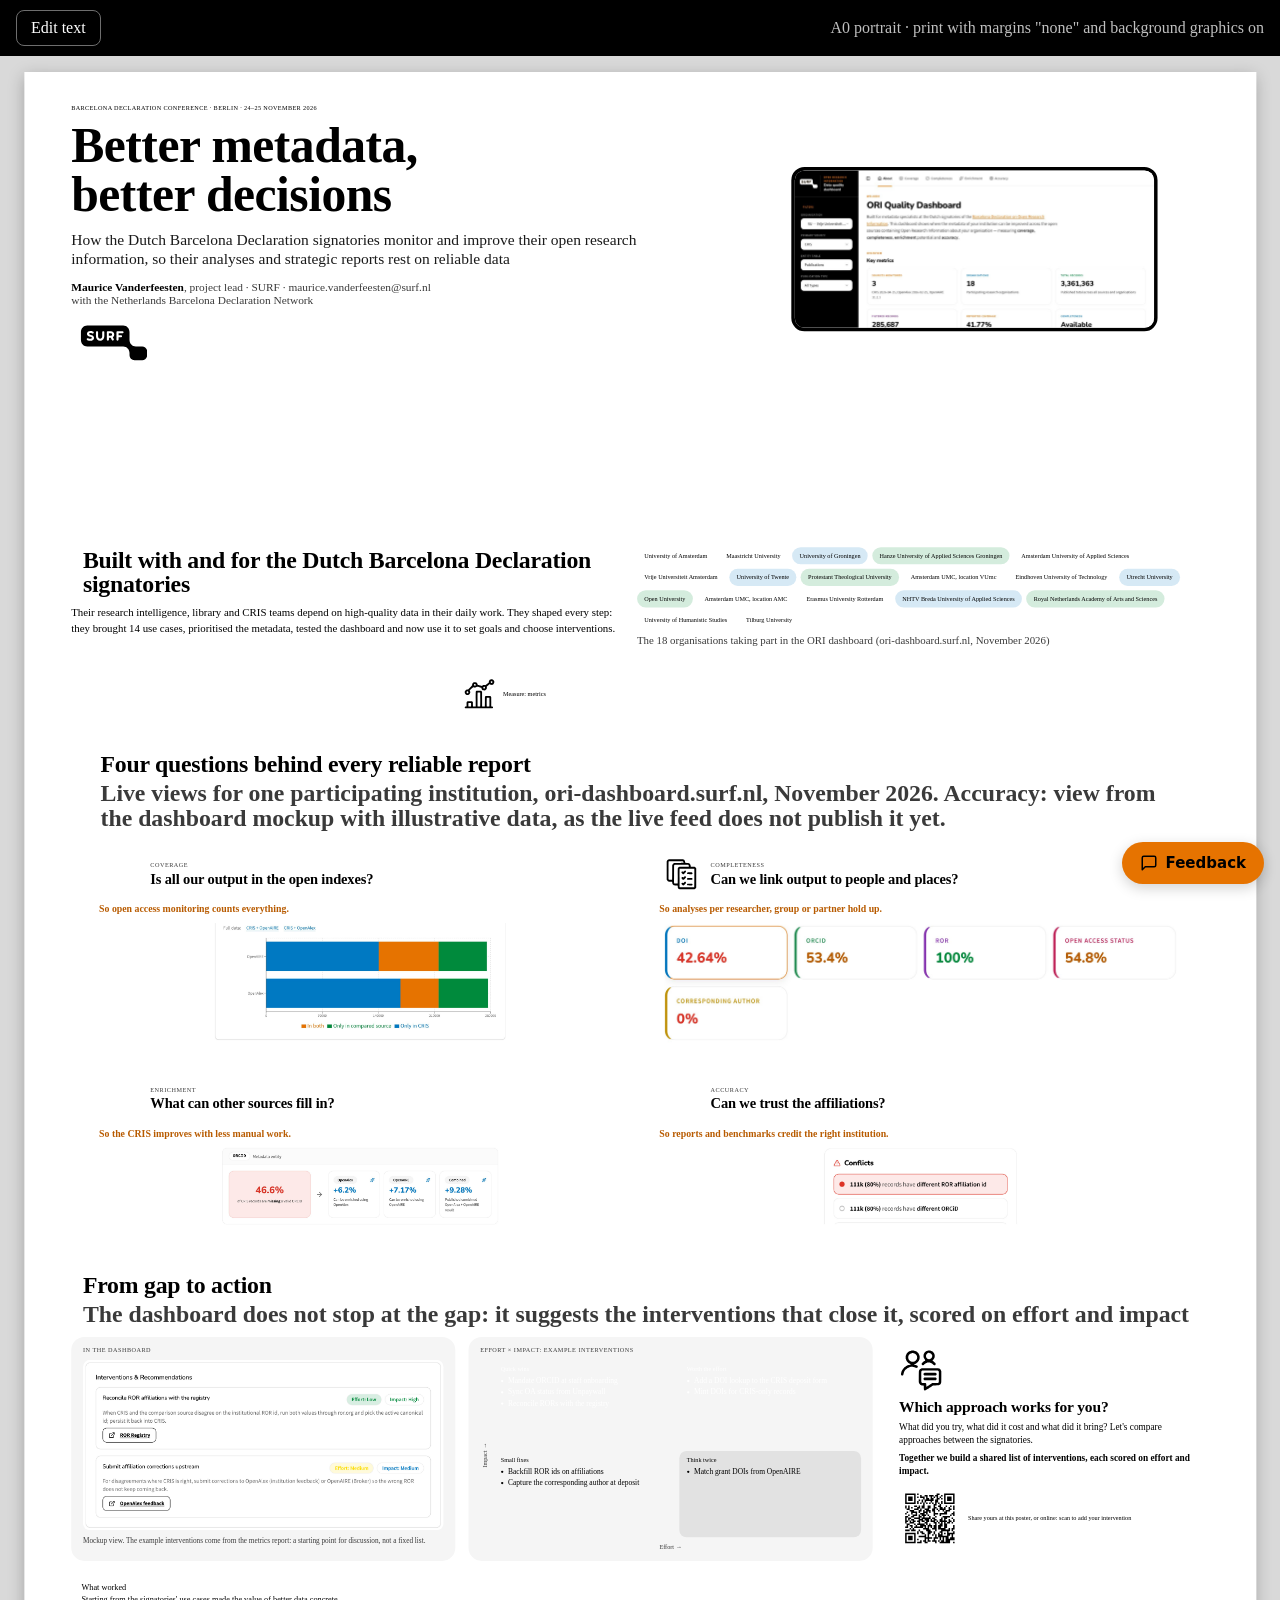
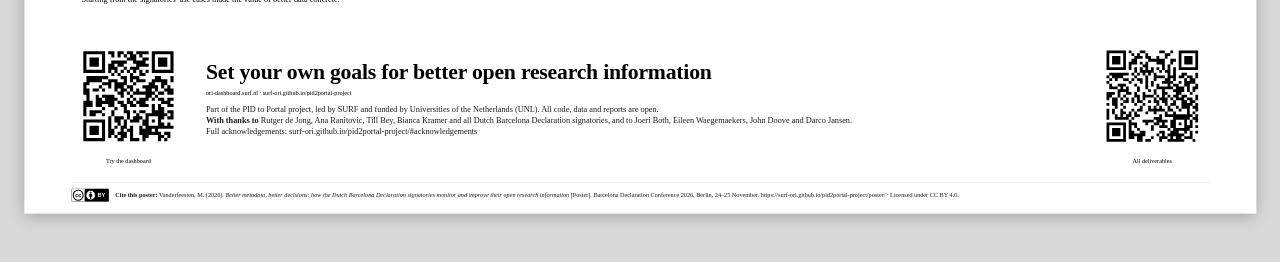
==== poster/index.html @ d373e66c "Poster citation with CC BY badge; acknowledgements in the communication package - Poster: a small li" ====
<!doctype html>
<html lang="en">
<head>
<meta charset="utf-8">
<meta name="viewport" content="width=device-width, initial-scale=1">
<title>ORI Quality Monitor poster</title>
<!--
  Poster for the Barcelona Declaration conference, Berlin, 24–25 November 2026:
  "ORI Quality Monitoring: lessons from monitoring and improving the quality of Dutch open research information".
  Size: A0 portrait (841 × 1189 mm). Change --poster-w / --poster-h and @page below for another size.
  Style: compositions from the SURF presentation template (cover blocks, ambition slide, process chevrons,
  coloured tiles, timeline with year pills, "thank you" panel).

  Editing:
  - Edit the text straight in this file (each block is marked with a comment),
    or open the page and click "Edit text" to type on the poster itself.
  - "Save as PDF" opens the print dialog: choose "Save as PDF", paper size A0 (or custom 841 × 1189 mm),
    margins none, background graphics on.
  - Images come from ../assets/img/ and pictograms from ../assets/icons/.
    QR codes: qr-ori-dashboard.svg (dashboard), qr-pid2portal.svg (project website).
  - The four dashboard screenshots stretch or shrink to fill the space that is left, so the poster stays one page.
-->
<script src="https://surf-ori.github.io/surf-design-system/components/lib/surf-theme.js"></script>
<link rel="stylesheet" href="https://surf-ori.github.io/surf-design-system/tokens.css">
<style>
  /* A poster is printed: always the light theme. */
  :root {
    --poster-w: 841mm; --poster-h: 1189mm; --pad: 32mm; --gap: 14mm;
    --orange: var(--surf-orange); --yellow: var(--surf-yellow); --blue: var(--surf-blue);
    --green: var(--surf-green-dark); --purple: var(--surf-purple); --peach: var(--surf-orange-100);
  }
  @page { size: 841mm 1189mm; margin: 0; }

  * { box-sizing: border-box; }
  html, body { margin: 0; }
  body { background: #d9d9d9; font-family: var(--font-body); color: #000; -webkit-print-color-adjust: exact; print-color-adjust: exact; }

  /* screen preview: scale the A0 sheet to the window */
  .stage { padding: 72px 24px 48px; display: flex; justify-content: center; }
  .scaler { transform-origin: top center; }
  .poster {
    width: var(--poster-w); height: var(--poster-h); background: #fff; overflow: hidden;
    display: flex; flex-direction: column; position: relative;
    box-shadow: 0 10px 40px rgba(0,0,0,.25);
  }
  @media print {
    body { background: #fff; }
    .stage { padding: 0; display: block; }
    .scaler { transform: none !important; height: auto !important; }
    .poster { box-shadow: none; }
  }
  .toolbar { position: fixed; top: 0; left: 0; right: 0; z-index: 10; display: flex; gap: 8px; align-items: center; padding: 10px 16px; background: #000; color: #fff; font: 600 14px/1.2 var(--font-body); }
  .toolbar button { font: inherit; padding: 8px 14px; border-radius: 8px; border: 0; cursor: pointer; background: var(--orange); color: #000; }
  .toolbar button.alt { background: transparent; color: #fff; border: 1px solid #6e6e6e; }
  .toolbar .hint { margin-left: auto; font-weight: 400; opacity: .75; }
  @media print { .toolbar { display: none !important; } }
  [contenteditable="true"] :hover { outline: 2px dashed var(--orange); outline-offset: 4px; }

  h1, h2, h3, .num { font-family: var(--font-display); letter-spacing: -0.01em; margin: 0; }
  p { margin: 0 0 4mm; }
  b, strong { font-weight: 700; }
  .icon { width: 34mm; height: 34mm; object-fit: contain; display: block; }

  /* template title: thin orange bar before the title */
  .bar-title { font-size: 46pt; line-height: 1.05; padding-left: 8mm; border-left: 2.2mm solid var(--orange); margin-bottom: 9mm; }
  .bar-title small { display: block; font: 600 20pt/1.3 var(--font-body); color: #3a3a3a; margin-top: 3mm; letter-spacing: 0; }

  /* ---------- 1. cover: title + composition of rounded blocks ---------- */
  .cover { position: relative; padding: 22mm var(--pad) 14mm; display: grid; grid-template-columns: 1fr 330mm; gap: 12mm; align-items: center; }
  .eyebrow { font: 700 22pt/1.2 var(--font-body); letter-spacing: .06em; text-transform: uppercase; color: var(--orange); margin-bottom: 7mm; }
  .cover h1 { font-size: 96pt; font-weight: 900; line-height: .98; }
  .cover .sub { font-size: 30pt; line-height: 1.22; margin-top: 8mm; color: #1a1a1a; }
  .authors { font-size: 22pt; margin-top: 9mm; color: #3a3a3a; }
  .authors strong { color: #000; }
  .cover .logo { width: 52mm; margin-top: 6mm; display: block; }
  .collage { position: relative; height: 140mm; }
  .collage > * { position: absolute; border-radius: 9mm; }
  .collage .b-orange { left: 0; top: 4mm; width: 110mm; height: 70mm; background: var(--orange); }
  .collage .b-yellow { right: 8mm; top: 0; width: 90mm; height: 45mm; background: var(--yellow); }
  .collage .b-green  { left: 22mm; bottom: 0; width: 100mm; height: 30mm; background: var(--green); }
  .collage .b-peach  { right: 0; bottom: 0; width: 60mm; height: 70mm; background: var(--peach); }
  .collage .b-blue   { right: 40mm; bottom: 5mm; width: 50mm; height: 40mm; border: 2mm solid var(--blue); background: transparent; }
  .collage .shot { left: 34mm; top: 18mm; width: 250mm; height: 112mm; overflow: hidden; border: 2.5mm solid #000; background: #fff; }
  .collage .shot img { width: 100%; height: 100%; object-fit: cover; object-position: top left; display: block; }

  /* ---------- 2. ambition (template: purple ambition slide) ---------- */
  .ambition { background: var(--purple); color: #fff; padding: 12mm var(--pad) 14mm; text-align: center; }
  .label { display: flex; align-items: center; justify-content: center; gap: 10mm; font: 700 22pt/1 var(--font-body); letter-spacing: .08em; text-transform: uppercase; margin-bottom: 8mm; }
  .label::before, .label::after { content: ""; width: 90mm; height: .6mm; background: currentColor; opacity: .8; }
  .ambition .statement { font-family: var(--font-display); font-weight: 800; font-size: 44pt; line-height: 1.15; max-width: 700mm; margin: 0 auto 6mm; }
  .ambition p { font-size: 22pt; line-height: 1.35; max-width: 640mm; margin: 0 auto; opacity: .95; }

  .chain { display: flex; justify-content: center; align-items: center; gap: 6mm; margin-top: 8mm; flex-wrap: wrap; }
  .chain span { background: #fff; color: var(--purple); font: 800 22pt/1.1 var(--font-display); padding: 5mm 8mm; border-radius: 4mm; }
  .chain i { font: 900 30pt/1 var(--font-display); font-style: normal; color: var(--yellow); }
  .signatories { padding: 12mm var(--pad) 0; display: grid; grid-template-columns: 1fr 1.05fr; gap: 8mm var(--gap); align-items: start; }
  .sig-strip { grid-column: 1 / -1; }
  .strip .arrow { height: 30mm; font-size: 24pt; }
  .strip .arrow img { width: 18mm; height: 18mm; }
  .signatories p { font-size: 21pt; line-height: 1.38; }
  .signatories .bar-title { margin-bottom: 6mm; }
  .members { list-style: none; margin: 0 0 3mm; padding: 0; display: flex; flex-wrap: wrap; gap: 3mm; }
  .members li { font: 700 16pt/1 var(--font-body); padding: 3.5mm 5mm; border-radius: 99mm; background: var(--peach); }
  .members li:nth-child(4n+2) { background: var(--yellow); }
  .members li:nth-child(4n+3) { background: #d6e9f5; }
  .members li:nth-child(4n+4) { background: #d4ecdd; }
  .note { font-size: 14pt; color: #3a3a3a; }
  .why { display: block; color: #b85b00; font-size: 19pt; }

  /* ---------- 3. process chevrons (template: "Process – 4 steps") ---------- */
  .process { padding: 13mm var(--pad) 0; }
  .chevrons { display: grid; grid-template-columns: repeat(4, 1fr); }
  .chev { text-align: center; }
  .chev .arrow img { width: 22mm; height: 22mm; filter: invert(1); margin-right: 5mm; }
  .chev:nth-child(2) .arrow img { filter: none; }
  .chev .arrow {
    height: 38mm; display: flex; align-items: center; justify-content: center; margin-right: -9mm;
    font: 800 28pt/1 var(--font-display); color: #fff;
    clip-path: polygon(0 0, calc(100% - 15mm) 0, 100% 50%, calc(100% - 15mm) 100%, 0 100%, 15mm 50%);
  }
  .chev:first-child .arrow { clip-path: polygon(0 0, calc(100% - 15mm) 0, 100% 50%, calc(100% - 15mm) 100%, 0 100%); }
  .chev:nth-child(1) .arrow { background: var(--orange); }
  .chev:nth-child(2) .arrow { background: var(--yellow); color: #000; }
  .chev:nth-child(3) .arrow { background: var(--blue); }
  .chev:nth-child(4) .arrow { background: var(--green); }
  .chev h3 { font-size: 22pt; margin: 6mm 6mm 2mm; }
  .chev p { font-size: 18pt; line-height: 1.32; margin: 0 7mm 2mm; }
  .chev .ref { font-size: 14pt; color: #3a3a3a; }

  /* ---------- 4. four questions on a peach panel ---------- */
  .dims { margin: 10mm var(--pad) 0; padding: 10mm 12mm 12mm; background: var(--peach); border-radius: 12mm; flex: 1 1 auto; display: flex; flex-direction: column; min-height: 0; }
  .dim-grid { display: grid; grid-template-columns: 1fr 1fr; grid-template-rows: 1.25fr 1fr; gap: 9mm 12mm; flex: 1 1 0; min-height: 0; }
  .dim { display: flex; flex-direction: column; min-height: 0; background: #fff; border-radius: 9mm; padding: 6mm 7mm 7mm; }
  .dim-head { display: flex; gap: 5mm; align-items: center; }
  .chip { flex: none; width: 30mm; height: 30mm; border-radius: 6mm; display: grid; place-items: center; }
  .chip img { width: 22mm; height: 22mm; filter: invert(1); }
  .dim:nth-child(1) .chip { background: var(--orange); }
  .dim:nth-child(2) .chip { background: var(--yellow); } .dim:nth-child(2) .chip img { filter: none; }
  .dim:nth-child(3) .chip { background: var(--blue); }
  .dim:nth-child(4) .chip { background: var(--green); }
  .dim .kicker { font: 700 16pt/1 var(--font-body); text-transform: uppercase; letter-spacing: .08em; color: #3a3a3a; }
  .dim h3 { font-size: 28pt; line-height: 1.1; margin-top: 1.5mm; }
  .dim p { font-size: 17pt; line-height: 1.35; margin: 4mm 0 4mm; color: #1a1a1a; }
  .shot-frame { flex: 1 1 0; min-height: 35mm; display: flex; border: 0; border-radius: 6mm; overflow: hidden; background: #fff; margin: 0; }
  .shot-frame img { width: 100%; height: 100%; object-fit: contain; object-position: center; display: block; }

  /* ---------- 5. from gap to action ---------- */
  .action { padding: 12mm var(--pad) 0; }
  .action .bar-title { margin-bottom: 7mm; }
  .action-grid { display: grid; grid-template-columns: 0.95fr 1fr 0.8fr; gap: 9mm; align-items: stretch; }
  .act-card { background: #f5f5f5; border-radius: 9mm; padding: 7mm 8mm; display: flex; flex-direction: column; }
  .kicker { font: 700 16pt/1 var(--font-body); text-transform: uppercase; letter-spacing: .08em; color: #3a3a3a; margin-bottom: 4mm; }
  .act-shot { margin: 0; background: #fff; border-radius: 5mm; overflow: hidden; }
  .act-shot img { display: block; width: 100%; }
  .act-card .note { margin-top: 4mm; }
  .matrix { position: relative; display: grid; grid-template-columns: 1fr 1fr; grid-template-rows: 1fr 1fr; gap: 3mm; padding: 0 0 9mm 9mm; flex: 1; }
  .ax { position: absolute; font: 700 15pt/1 var(--font-body); color: #3a3a3a; }
  .ax-x { bottom: 0; left: 50%; transform: translateX(-50%); }
  .ax-y { left: 0; top: 50%; transform: translate(-50%, -50%) rotate(-90deg); transform-origin: center; margin-left: 3mm; }
  .q { border-radius: 5mm; padding: 4mm 5mm; }
  .q b { display: block; font: 800 19pt/1.1 var(--font-display); margin-bottom: 2mm; }
  .q ul { margin: 0; padding-left: 5mm; }
  .q li { font-size: 14.5pt; line-height: 1.3; margin-bottom: 1mm; }
  .q-win { background: var(--green); color: #fff; }        /* low effort, high impact: top left */
  .q-big { background: var(--blue); color: #fff; }         /* high effort, high impact: top right */
  .q-easy { background: var(--yellow); }                   /* low effort, lower impact: bottom left */
  .q-later { background: #e2e2e2; }                        /* high effort, lower impact: bottom right */
  .act-call { background: var(--yellow); border-radius: 9mm; padding: 8mm 9mm; display: flex; flex-direction: column; }
  .act-call .icon { width: 30mm; height: 30mm; margin-bottom: 4mm; }
  .act-call h3 { font-size: 30pt; line-height: 1.08; margin-bottom: 4mm; }
  .act-call p { font-size: 18pt; line-height: 1.35; }
  .act-call .cta { margin-top: auto; display: flex; gap: 5mm; align-items: center; }
  .act-call .cta img { width: 42mm; height: 42mm; background: #fff; border-radius: 3mm; padding: 2mm; flex: none; }
  .act-call .cta p { margin: 0; font: 800 18pt/1.2 var(--font-display); }

  /* ---------- 6. reflections, slim ---------- */
  .reflect-row { padding: 9mm var(--pad) 0; display: grid; grid-template-columns: repeat(3, 1fr); gap: 7mm; }
  .r { border-radius: 6mm; padding: 5mm 7mm; font-size: 16pt; line-height: 1.32; }
  .r b { display: block; font: 800 20pt/1.1 var(--font-display); margin-bottom: 1.5mm; }
  .r-yellow { background: var(--peach); }
  .r-orange { background: var(--orange); color: #fff; }
  .r-green { background: var(--green); color: #fff; }

  /* ---------- 6. timeline with year pills (template: "Timeline") ---------- */
  .timeline { padding: 11mm var(--pad) 0; }
  .tl { position: relative; display: grid; grid-template-columns: repeat(6, 1fr); text-align: center; }
  .tl::before { content: ""; position: absolute; left: 0; right: 0; top: 9mm; height: .8mm; background: #9b9b9b; }
  .tl div { position: relative; }
  .pill { display: inline-block; font: 800 16pt/1 var(--font-display); color: #fff; padding: 5mm 6mm; border-radius: 3mm; }
  .tl div:nth-child(5n+1) .pill { background: var(--orange); }
  .tl div:nth-child(5n+2) .pill { background: var(--yellow); color: #000; }
  .tl div:nth-child(5n+3) .pill { background: var(--blue); }
  .tl div:nth-child(5n+4) .pill { background: var(--green); }
  .tl div:nth-child(5n+5) .pill { background: var(--purple); }
  .tl p { font-size: 15pt; line-height: 1.3; margin: 3mm 3mm 0; }

  /* ---------- 7. closing panel (template: "Thank you" on yellow) ---------- */
  .foot { margin-top: 10mm; background: var(--yellow); padding: 8mm var(--pad); display: grid; grid-template-columns: auto 1fr auto; gap: 14mm; align-items: center; }
  .qr { width: 78mm; text-align: center; }
  .qr img { display: block; width: 100%; background: #fff; border-radius: 6mm; padding: 4mm; }
  .qr span { display: block; font: 800 18pt/1.2 var(--font-display); margin-top: 3mm; }
  .foot h2 { font-size: 42pt; line-height: 1.05; }
  .foot .url { font: 700 24pt/1.3 var(--font-body); margin: 4mm 0 0; }
  .foot .small { font-size: 16pt; color: #1a1a1a; margin-top: 5mm; line-height: 1.35; }
  .foot .logo { width: 60mm; margin-top: 6mm; display: block; }
  .cite { grid-column: 1 / -1; display: flex; align-items: center; gap: 4mm; margin: -2mm 0 0; padding-top: 4mm; border-top: .4mm solid rgba(0,0,0,.25); font-size: 12pt; line-height: 1.3; color: #1a1a1a; }
  .cite img { width: 26mm; height: auto; flex: none; }
</style>
</head>
<body>

<div class="toolbar">
  <button id="edit" class="alt" type="button" aria-pressed="false">Edit text</button>
  <button id="print" type="button">Save as PDF</button>
  <span class="hint">A0 portrait · print with margins "none" and background graphics on</span>
</div>

<div class="stage"><div class="scaler" id="scaler">
<article class="poster" id="poster">

  <!-- ===== 1. COVER ===== -->
  <header class="cover">
    <div>
      <p class="eyebrow">Barcelona Declaration Conference · Berlin · 24–25 November 2026</p>
      <h1>Better metadata,<br>better decisions</h1>
      <p class="sub">How the Dutch Barcelona Declaration signatories monitor and improve their open research information, so their analyses and strategic reports rest on reliable data</p>
      <p class="authors"><strong>Maurice Vanderfeesten</strong>, project lead · SURF · maurice.vanderfeesten@surf.nl<br>with the Netherlands Barcelona Declaration Network</p>
      <img class="logo" src="../assets/img/surf-logo.svg" alt="SURF">
    </div>
    <div class="collage" aria-hidden="true">
      <span class="b-yellow"></span>
      <span class="b-orange"></span>
      <span class="b-peach"></span>
      <span class="b-green"></span>
      <span class="b-blue"></span>
      <figure class="shot"><img src="../assets/img/ori-dashboard.jpg" alt=""></figure>
    </div>
  </header>

  <!-- ===== 2. WHY IT MATTERS ===== -->
  <section class="ambition">
    <p class="label">Why it matters</p>
    <p class="statement">We don't fill in ORCIDs for the sake of ORCIDs.<br>Better metadata gives institutions analyses and strategic reports they can trust.</p>
    <div class="chain">
      <span>Better metadata</span><i aria-hidden="true">→</i><span>Reliable open research information</span><i aria-hidden="true">→</i><span>Trustworthy analyses and reporting</span>
    </div>
  </section>

  <!-- ===== 2b. THE SIGNATORIES ===== -->
  <section class="signatories">
    <div>
      <h2 class="bar-title">Built with and for the Dutch Barcelona Declaration signatories</h2>
      <p>Their research intelligence, library and CRIS teams depend on high-quality data in their daily work. They shaped every step: they brought 14 use cases, prioritised the metadata, tested the dashboard and now use it to set goals and choose interventions.</p>
    </div>
    <div>
      <ul class="members">
        <li>University of Amsterdam</li>
        <li>Maastricht University</li>
        <li>University of Groningen</li>
        <li>Hanze University of Applied Sciences Groningen</li>
        <li>Amsterdam University of Applied Sciences</li>
        <li>Vrije Universiteit Amsterdam</li>
        <li>University of Twente</li>
        <li>Protestant Theological University</li>
        <li>Amsterdam UMC, location VUmc</li>
        <li>Eindhoven University of Technology</li>
        <li>Utrecht University</li>
        <li>Open University</li>
        <li>Amsterdam UMC, location AMC</li>
        <li>Erasmus University Rotterdam</li>
        <li>NHTV Breda University of Applied Sciences</li>
        <li>Royal Netherlands Academy of Arts and Sciences</li>
        <li>University of Humanistic Studies</li>
        <li>Tilburg University</li>
      </ul>
      <p class="note">The 18 organisations taking part in the ORI dashboard (ori-dashboard.surf.nl, November 2026)</p>
    </div>
    <div class="sig-strip">
    <div class="chevrons strip">
      <div class="chev"><div class="arrow"><img src="../assets/icons/collaboration-03.svg" alt="">Consult: 14 use cases</div></div>
      <div class="chev"><div class="arrow"><img src="../assets/icons/research-03.svg" alt="">Measure: metrics</div></div>
      <div class="chev"><div class="arrow"><img src="../assets/icons/research-20.svg" alt="">Monitor: dashboard</div></div>
      <div class="chev"><div class="arrow"><img src="../assets/icons/collaboration-09.svg" alt="">Act: interventions</div></div>
    </div>
    </div>
  </section>

  <!-- ===== 4. FOUR QUESTIONS ===== -->
  <section class="dims">
    <h2 class="bar-title">Four questions behind every reliable report<small>Live views for one participating institution, ori-dashboard.surf.nl, November 2026. Accuracy: view from the dashboard mockup with illustrative data, as the live feed does not publish it yet.</small></h2>
    <div class="dim-grid">
      <div class="dim">
        <div class="dim-head"><span class="chip"><img src="../assets/icons/data-10.svg" alt=""></span><div><span class="kicker">Coverage</span><h3>Is all our output in the open indexes?</h3></div></div>
        <p><b class="why">So open access monitoring counts everything.</b></p>
        <figure class="shot-frame"><img src="../assets/img/dashboard/live-coverage.jpg" alt="Coverage tab: CRIS compared with OpenAlex, Crossref and OpenAIRE"></figure>
      </div>
      <div class="dim">
        <div class="dim-head"><span class="chip"><img src="../assets/icons/research-17.svg" alt=""></span><div><span class="kicker">Completeness</span><h3>Can we link output to people and places?</h3></div></div>
        <p><b class="why">So analyses per researcher, group or partner hold up.</b></p>
        <figure class="shot-frame"><img src="../assets/img/dashboard/live-completeness.jpg" alt="Completeness tab: share of records per metadata field"></figure>
      </div>
      <div class="dim">
        <div class="dim-head"><span class="chip"><img src="../assets/icons/data-02.svg" alt=""></span><div><span class="kicker">Enrichment</span><h3>What can other sources fill in?</h3></div></div>
        <p><b class="why">So the CRIS improves with less manual work.</b></p>
        <figure class="shot-frame"><img src="../assets/img/dashboard/live-enrichment.jpg" alt="Enrichment tab: missing RORs that can be recovered from OpenAIRE and OpenAlex"></figure>
      </div>
      <div class="dim">
        <div class="dim-head"><span class="chip"><img src="../assets/icons/data-03.svg" alt=""></span><div><span class="kicker">Accuracy</span><h3>Can we trust the affiliations?</h3></div></div>
        <p><b class="why">So reports and benchmarks credit the right institution.</b></p>
        <figure class="shot-frame"><img src="../assets/img/dashboard/accuracy-mockup.jpg" alt="Accuracy: conflicts between CRIS and OpenAlex, such as different ROR affiliation ids"></figure>
      </div>
    </div>
  </section>

  <!-- ===== 5. FROM GAP TO ACTION: interventions ===== -->
  <section class="action">
    <h2 class="bar-title">From gap to action<small>The dashboard does not stop at the gap: it suggests the interventions that close it, scored on effort and impact</small></h2>
    <div class="action-grid">
      <div class="act-card">
        <p class="kicker">In the dashboard</p>
        <figure class="act-shot"><img src="../assets/img/dashboard/interventions-mockup.jpg" alt="Interventions and recommendations in the dashboard: reconcile ROR affiliations with the registry (effort low, impact high), submit affiliation corrections upstream (effort medium, impact medium)"></figure>
        <p class="note">Mockup view. The example interventions come from the metrics report: a starting point for discussion, not a fixed list.</p>
      </div>
      <div class="act-card">
        <p class="kicker">Effort × impact: example interventions</p>
        <div class="matrix">
          <span class="ax ax-y">Impact →</span>
          <span class="ax ax-x">Effort →</span>
          <div class="q q-win"><b>Quick wins</b><ul><li>Mandate ORCID at staff onboarding</li><li>Sync OA status from Unpaywall</li><li>Reconcile RORs with the registry</li></ul></div>
          <div class="q q-big"><b>Worth the effort</b><ul><li>Add a DOI lookup to the CRIS deposit form</li><li>Mint DOIs for CRIS-only records</li></ul></div>
          <div class="q q-easy"><b>Small fixes</b><ul><li>Backfill ROR ids on affiliations</li><li>Capture the corresponding author at deposit</li></ul></div>
          <div class="q q-later"><b>Think twice</b><ul><li>Match grant DOIs from OpenAIRE</li></ul></div>
        </div>
      </div>
      <div class="act-call">
        <img class="icon" src="../assets/icons/collaboration-03.svg" alt="">
        <h3>Which approach works for you?</h3>
        <p>What did you try, what did it cost and what did it bring? Let's compare approaches between the signatories.</p>
        <p><b>Together we build a shared list of interventions, each scored on effort and impact.</b></p>
        <div class="cta">
          <img src="qr-share-intervention.svg" alt="QR code to share an intervention in the ORI dashboard repository">
          <p>Share yours at this poster, or online: scan to add your intervention</p>
        </div>
      </div>
    </div>
  </section>

  <!-- ===== 6. REFLECTIONS (slim) ===== -->
  <section class="reflect-row">
    <div class="r r-yellow"><b>What worked</b>Starting from the signatories' use cases made the value of better data concrete.</div>
    <div class="r r-orange"><b>What was hard</b>Accuracy has no single ground truth, and sources copy each other's errors.</div>
    <div class="r r-green"><b>What's next</b>BROCCOLI maintains the dashboard and its open data lake; DURF the governance.</div>
  </section>

  <!-- ===== 7. CLOSING PANEL ===== -->
  <footer class="foot">
    <div class="qr"><img src="qr-ori-dashboard.svg" alt="QR code to the ORI dashboard"><span>Try the dashboard</span></div>
    <div>
      <h2>Set your own goals for better open research information</h2>
      <p class="url">ori-dashboard.surf.nl · surf-ori.github.io/pid2portal-project</p>
      <p class="small">Part of the PID to Portal project, led by SURF and funded by Universities of the Netherlands (UNL). All code, data and reports are open.<br><b>With thanks to</b> Rutger de Jong, Ana Ranitovic, Till Bey, Bianca Kramer and all Dutch Barcelona Declaration signatories, and to Joeri Both, Eileen Waegemaekers, John Doove and Darco Jansen.<br>Full acknowledgements: <span style="white-space:nowrap">surf-ori.github.io/pid2portal-project/#acknowledgements</span></p>
    </div>
    <div class="qr"><img src="qr-pid2portal.svg" alt="QR code to the PID2Portal project website"><span>All deliverables</span></div>
    <!-- ===== CITATION + LICENCE ===== -->
    <p class="cite"><img src="../assets/img/cc-by.svg" alt="CC BY 4.0"><span><b>Cite this poster:</b> Vanderfeesten, M. (2026). <i>Better metadata, better decisions: how the Dutch Barcelona Declaration signatories monitor and improve their open research information</i> [Poster]. Barcelona Declaration Conference 2026, Berlin, 24–25 November. https://surf-ori.github.io/pid2portal-project/poster/ · Licensed under CC BY 4.0.</span></p>
  </footer>

</article>
</div></div>

<script src="../assets/feedback.js" defer></script>
<script>
  (function () {
    var scaler = document.getElementById("scaler");
    var poster = document.getElementById("poster");
    function fit() {
      if (window.matchMedia("print").matches) return;
      var s = Math.min(1, (window.innerWidth - 48) / poster.offsetWidth);
      scaler.style.transform = "scale(" + s + ")";
      scaler.style.height = (poster.offsetHeight * s) + "px";
    }
    window.addEventListener("resize", fit);
    window.addEventListener("load", fit);
    fit();
    var edit = document.getElementById("edit");
    edit.addEventListener("click", function () {
      var on = poster.getAttribute("contenteditable") !== "true";
      poster.setAttribute("contenteditable", on ? "true" : "false");
      edit.setAttribute("aria-pressed", String(on));
      edit.textContent = on ? "Stop editing" : "Edit text";
    });
    document.getElementById("print").addEventListener("click", function () { window.print(); });
    window.addEventListener("beforeprint", function () { scaler.style.transform = "none"; scaler.style.height = "auto"; });
    window.addEventListener("afterprint", fit);
  })();
</script>
</body>
</html>
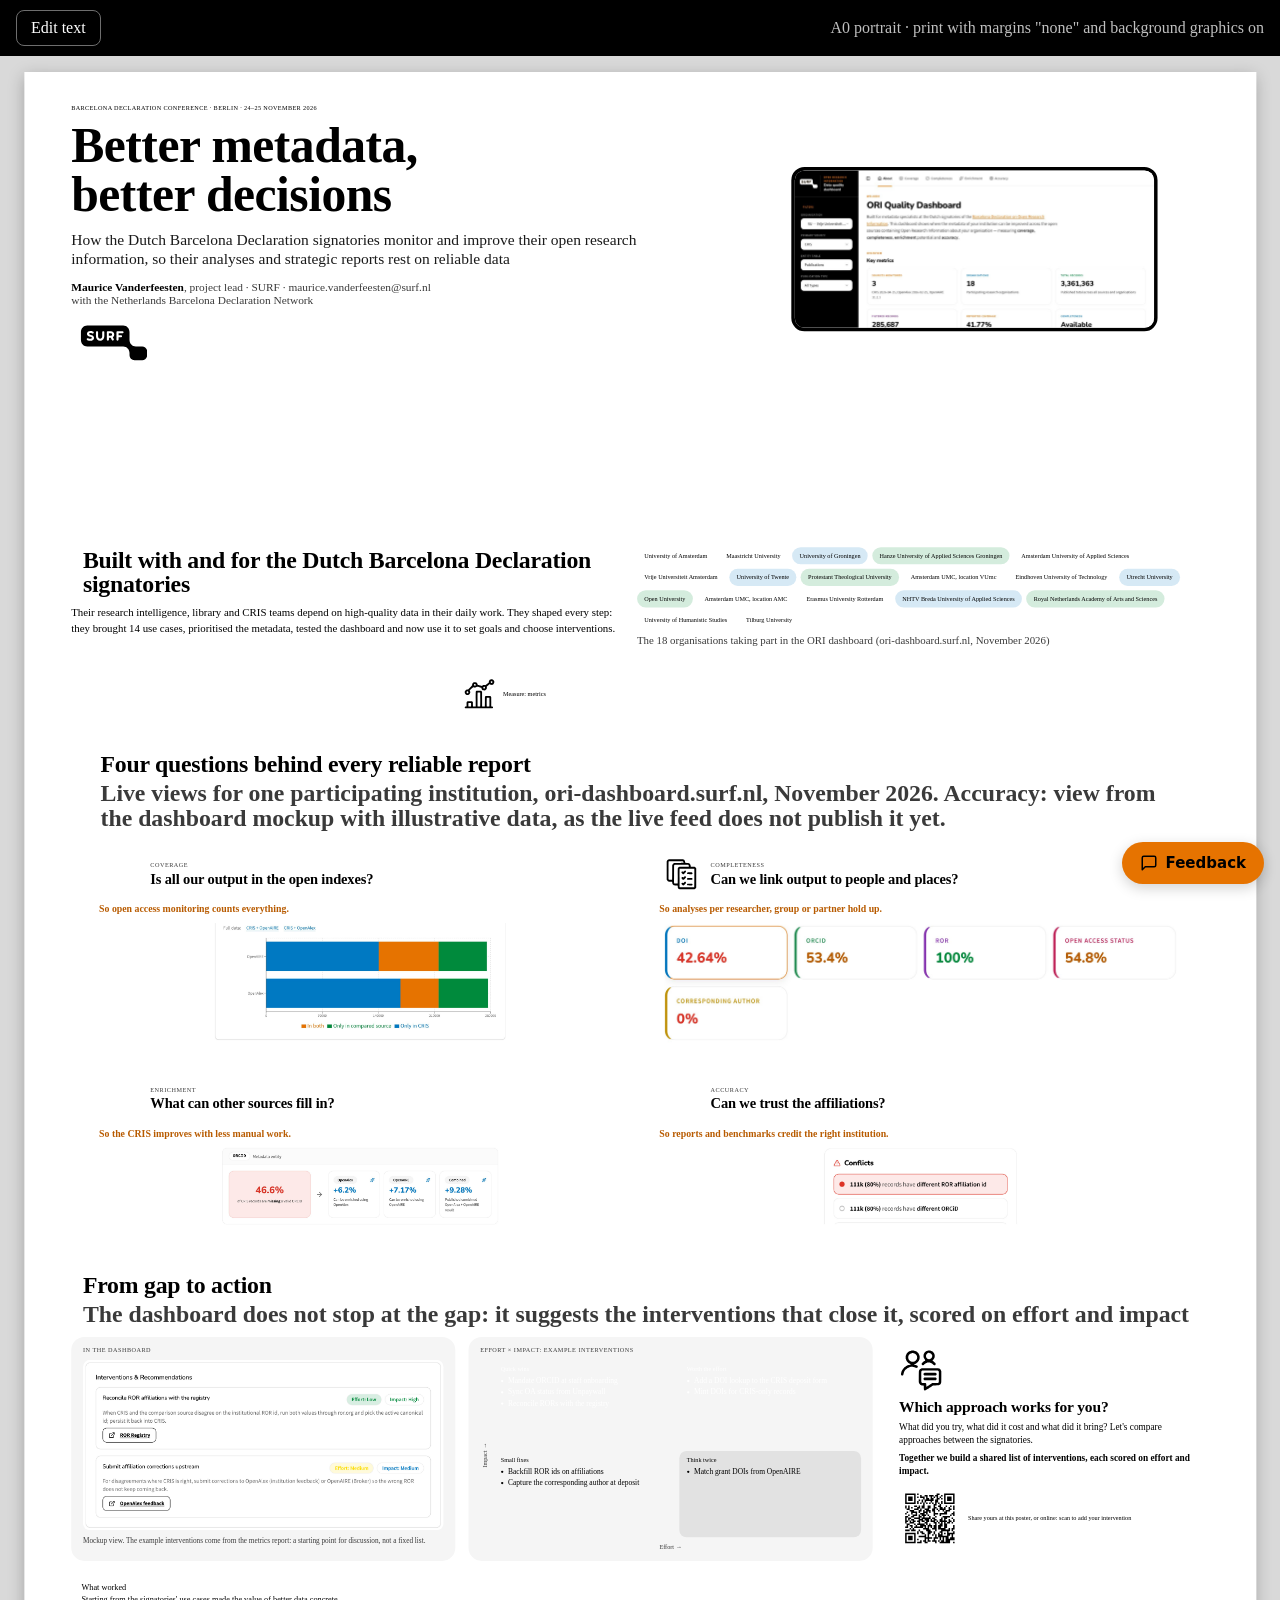
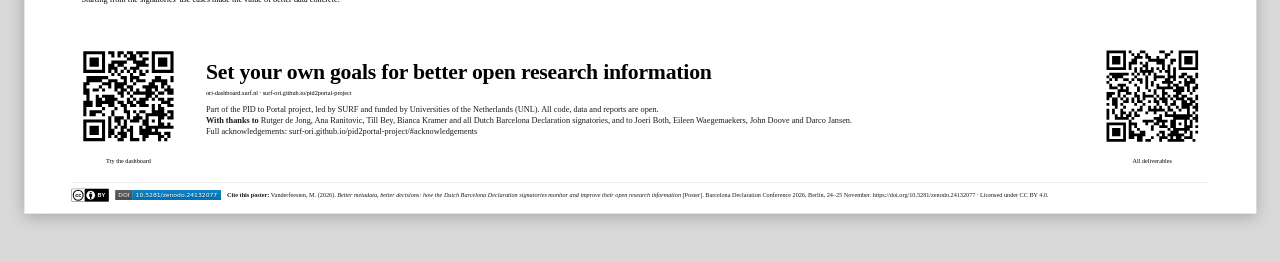
==== commit 73c268eb: "Poster DOI 10.5281/zenodo.24132077: badge on the poster, website and communication package - Poster:" ====
--- a/poster/index.html
+++ b/poster/index.html
@@ -205,6 +205,7 @@
   .foot .logo { width: 60mm; margin-top: 6mm; display: block; }
   .cite { grid-column: 1 / -1; display: flex; align-items: center; gap: 4mm; margin: -2mm 0 0; padding-top: 4mm; border-top: .4mm solid rgba(0,0,0,.25); font-size: 12pt; line-height: 1.3; color: #1a1a1a; }
   .cite img { width: 26mm; height: auto; flex: none; }
+  .cite img.doi { width: auto; height: 7.5mm; }
 </style>
 </head>
 <body>
@@ -362,7 +363,7 @@
     </div>
     <div class="qr"><img src="qr-pid2portal.svg" alt="QR code to the PID2Portal project website"><span>All deliverables</span></div>
     <!-- ===== CITATION + LICENCE ===== -->
-    <p class="cite"><img src="../assets/img/cc-by.svg" alt="CC BY 4.0"><span><b>Cite this poster:</b> Vanderfeesten, M. (2026). <i>Better metadata, better decisions: how the Dutch Barcelona Declaration signatories monitor and improve their open research information</i> [Poster]. Barcelona Declaration Conference 2026, Berlin, 24–25 November. https://surf-ori.github.io/pid2portal-project/poster/ · Licensed under CC BY 4.0.</span></p>
+    <p class="cite"><img src="../assets/img/cc-by.svg" alt="CC BY 4.0"><img class="doi" src="../assets/img/doi-badge-poster.svg" alt="DOI 10.5281/zenodo.24132077"><span><b>Cite this poster:</b> Vanderfeesten, M. (2026). <i>Better metadata, better decisions: how the Dutch Barcelona Declaration signatories monitor and improve their open research information</i> [Poster]. Barcelona Declaration Conference 2026, Berlin, 24–25 November. https://doi.org/10.5281/zenodo.24132077 · Licensed under CC BY 4.0.</span></p>
   </footer>
 
 </article>
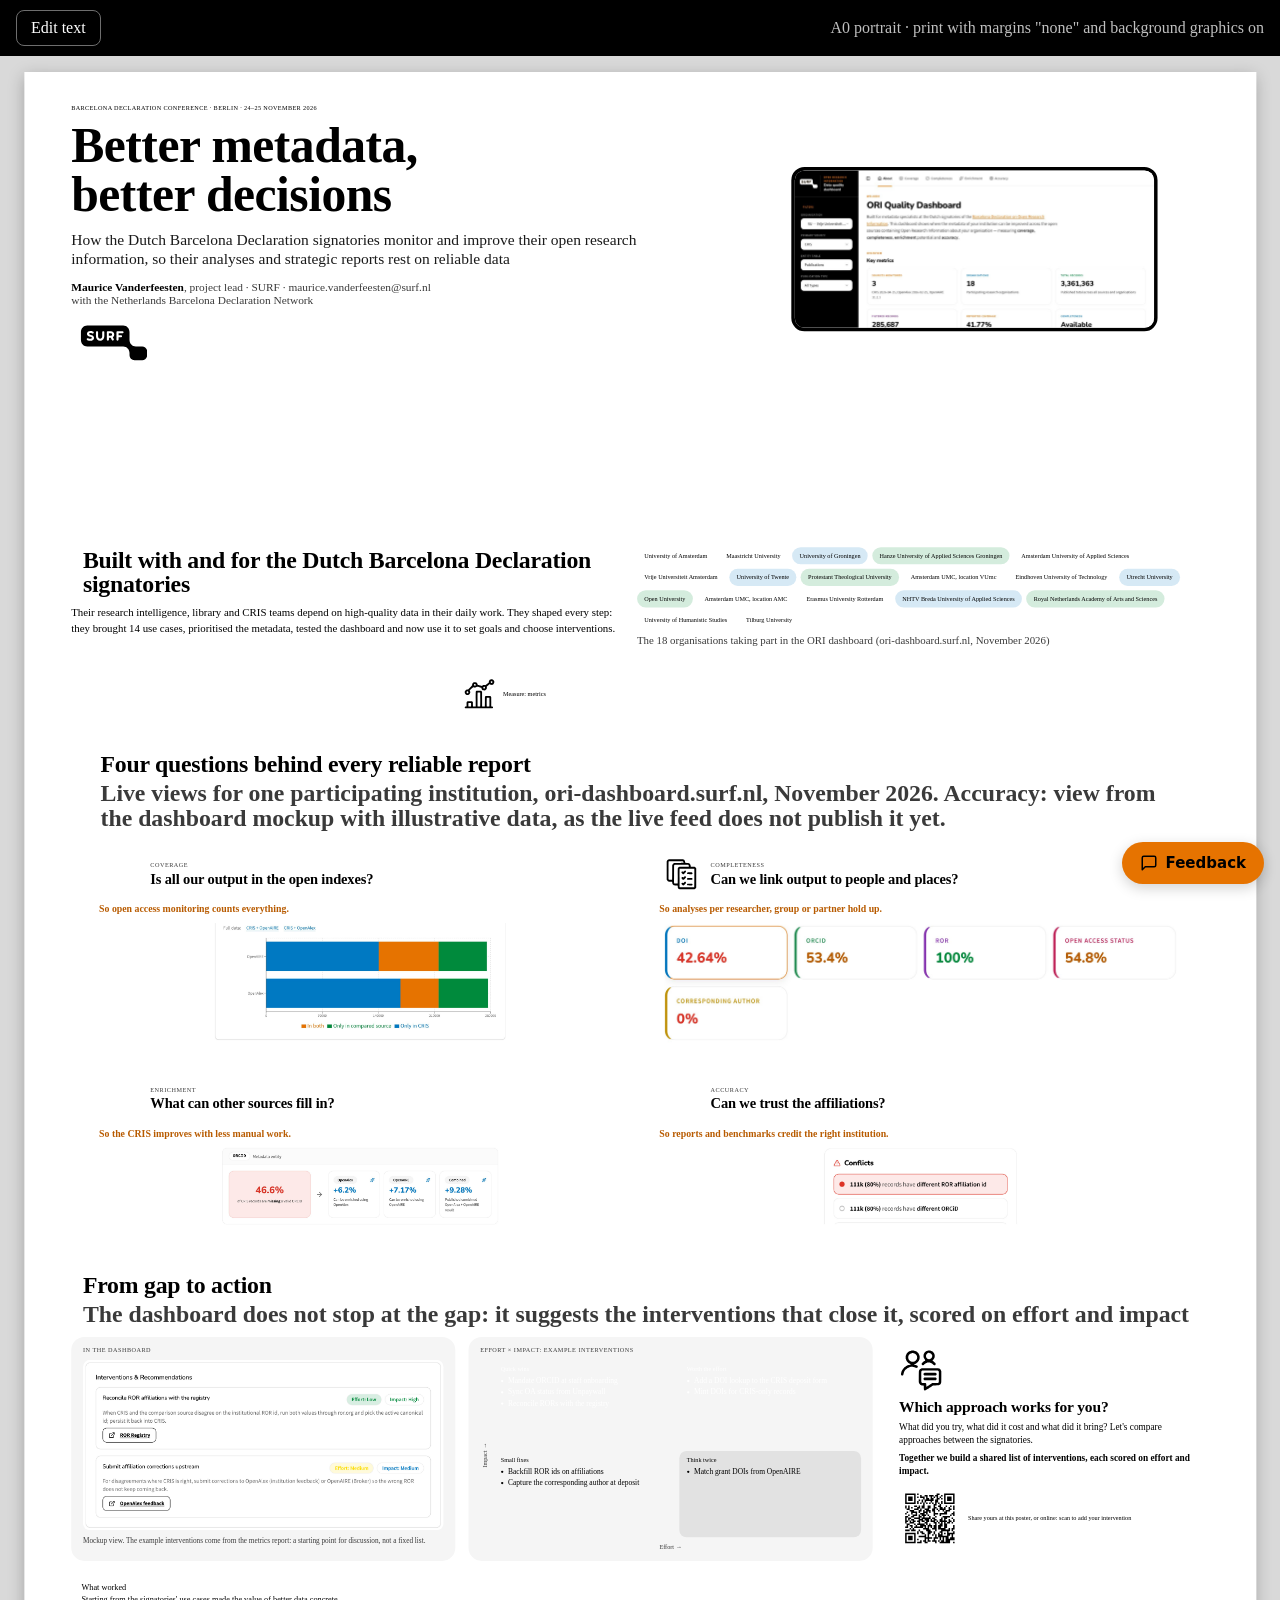
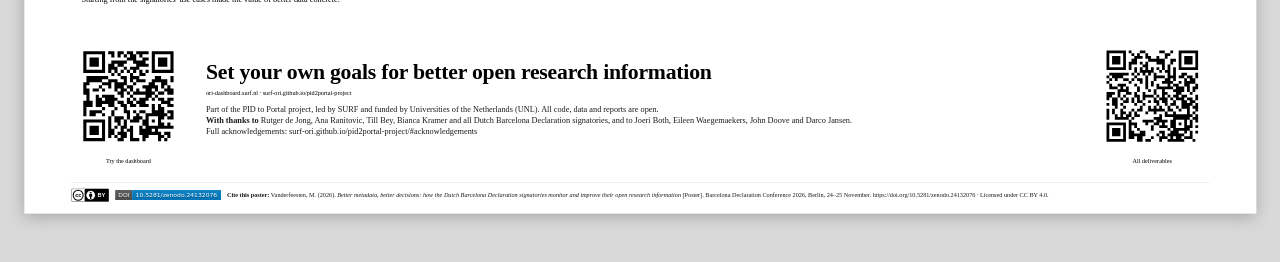
==== commit b2a9eaf0: "Use the concept DOI 10.5281/zenodo.24132076 (always the latest version) on poster, website and commu" ====
--- a/poster/index.html
+++ b/poster/index.html
@@ -69,6 +69,7 @@
   .cover { position: relative; padding: 22mm var(--pad) 14mm; display: grid; grid-template-columns: 1fr 330mm; gap: 12mm; align-items: center; }
   .eyebrow { font: 700 22pt/1.2 var(--font-body); letter-spacing: .06em; text-transform: uppercase; color: var(--orange); margin-bottom: 7mm; }
   .cover h1 { font-size: 96pt; font-weight: 900; line-height: .98; }
+  .cover h1 .accent { color: var(--orange); }
   .cover .sub { font-size: 30pt; line-height: 1.22; margin-top: 8mm; color: #1a1a1a; }
   .authors { font-size: 22pt; margin-top: 9mm; color: #3a3a3a; }
   .authors strong { color: #000; }
@@ -223,7 +224,7 @@
   <header class="cover">
     <div>
       <p class="eyebrow">Barcelona Declaration Conference · Berlin · 24–25 November 2026</p>
-      <h1>Better metadata,<br>better decisions</h1>
+      <h1>Better metadata,<br><span class="accent">better decisions</span></h1>
       <p class="sub">How the Dutch Barcelona Declaration signatories monitor and improve their open research information, so their analyses and strategic reports rest on reliable data</p>
       <p class="authors"><strong>Maurice Vanderfeesten</strong>, project lead · SURF · maurice.vanderfeesten@surf.nl<br>with the Netherlands Barcelona Declaration Network</p>
       <img class="logo" src="../assets/img/surf-logo.svg" alt="SURF">
@@ -241,7 +242,7 @@
   <!-- ===== 2. WHY IT MATTERS ===== -->
   <section class="ambition">
     <p class="label">Why it matters</p>
-    <p class="statement">We don't fill in ORCIDs for the sake of ORCIDs.<br>Better metadata gives institutions analyses and strategic reports they can trust.</p>
+    <p class="statement">We don't fill in ORCIDs and RORs for the sake of ORCIDs and RORs.<br>Better metadata gives institutions analyses and strategic reports they can trust.</p>
     <div class="chain">
       <span>Better metadata</span><i aria-hidden="true">→</i><span>Reliable open research information</span><i aria-hidden="true">→</i><span>Trustworthy analyses and reporting</span>
     </div>
@@ -363,7 +364,7 @@
     </div>
     <div class="qr"><img src="qr-pid2portal.svg" alt="QR code to the PID2Portal project website"><span>All deliverables</span></div>
     <!-- ===== CITATION + LICENCE ===== -->
-    <p class="cite"><img src="../assets/img/cc-by.svg" alt="CC BY 4.0"><img class="doi" src="../assets/img/doi-badge-poster.svg" alt="DOI 10.5281/zenodo.24132077"><span><b>Cite this poster:</b> Vanderfeesten, M. (2026). <i>Better metadata, better decisions: how the Dutch Barcelona Declaration signatories monitor and improve their open research information</i> [Poster]. Barcelona Declaration Conference 2026, Berlin, 24–25 November. https://doi.org/10.5281/zenodo.24132077 · Licensed under CC BY 4.0.</span></p>
+    <p class="cite"><img src="../assets/img/cc-by.svg" alt="CC BY 4.0"><img class="doi" src="../assets/img/doi-badge-poster.svg" alt="DOI 10.5281/zenodo.24132076"><span><b>Cite this poster:</b> Vanderfeesten, M. (2026). <i>Better metadata, better decisions: how the Dutch Barcelona Declaration signatories monitor and improve their open research information</i> [Poster]. Barcelona Declaration Conference 2026, Berlin, 24–25 November. https://doi.org/10.5281/zenodo.24132076 · Licensed under CC BY 4.0.</span></p>
   </footer>
 
 </article>
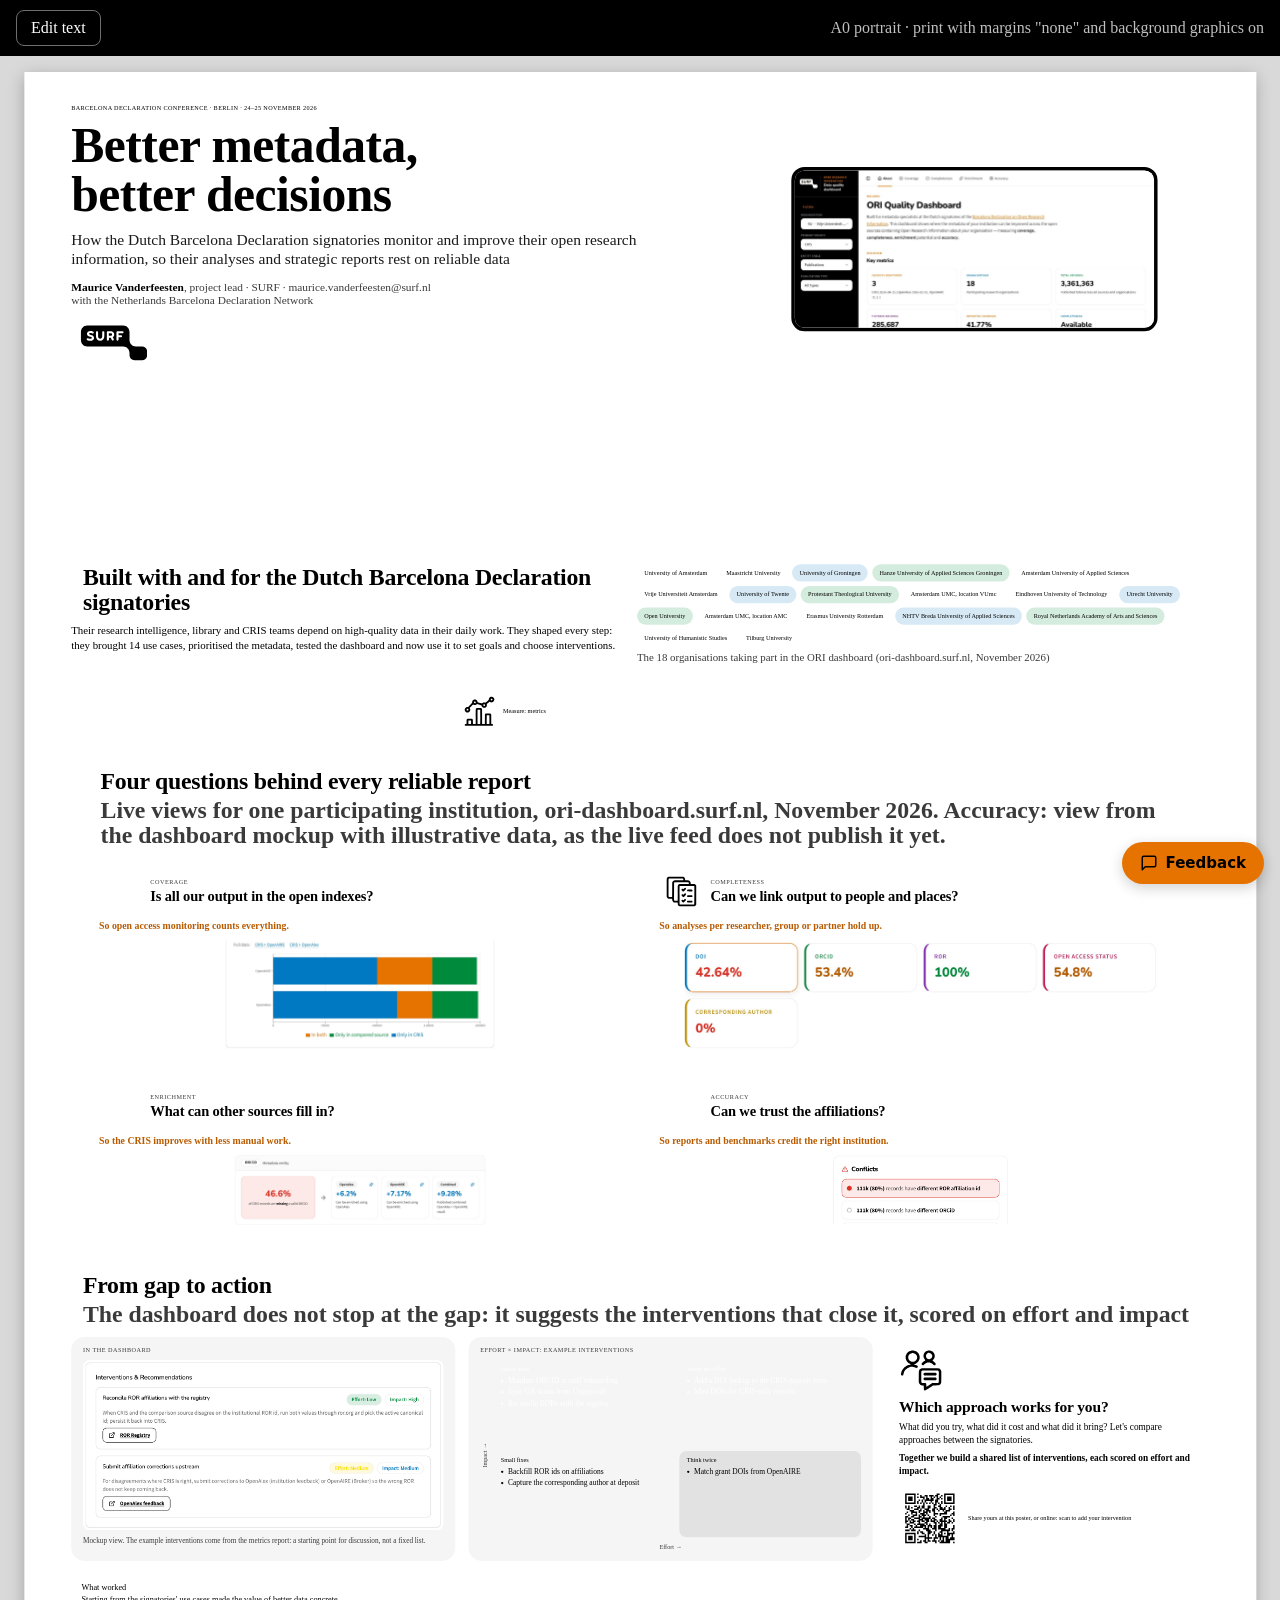
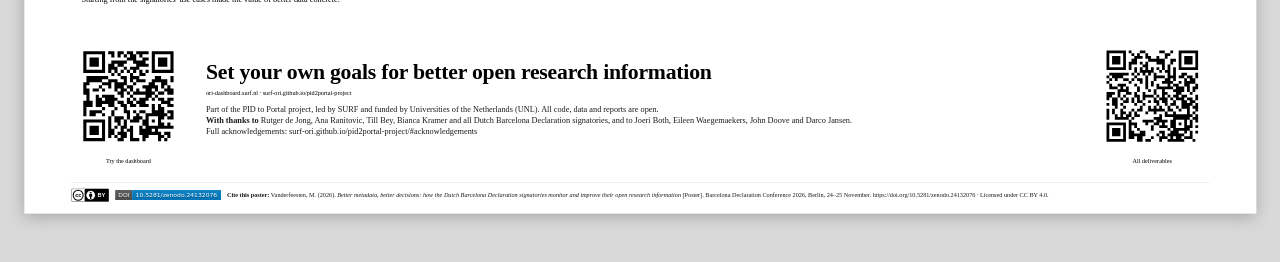
==== commit 9dff310c: "Commons: details in a collapsible block; one commons line on the poster - Website: the commons secti" ====
--- a/poster/index.html
+++ b/poster/index.html
@@ -93,6 +93,8 @@
 
   .chain { display: flex; justify-content: center; align-items: center; gap: 6mm; margin-top: 8mm; flex-wrap: wrap; }
   .chain span { background: #fff; color: var(--purple); font: 800 22pt/1.1 var(--font-display); padding: 5mm 8mm; border-radius: 4mm; }
+  .ambition .commons { margin: 7mm auto 0; font: 600 24pt/1.3 var(--font-body); color: #fff; opacity: 1; }
+  .ambition .commons b { color: var(--yellow); font-family: var(--font-display); font-weight: 800; }
   .chain i { font: 900 30pt/1 var(--font-display); font-style: normal; color: var(--yellow); }
   .signatories { padding: 12mm var(--pad) 0; display: grid; grid-template-columns: 1fr 1.05fr; gap: 8mm var(--gap); align-items: start; }
   .sig-strip { grid-column: 1 / -1; }
@@ -246,6 +248,7 @@
     <div class="chain">
       <span>Better metadata</span><i aria-hidden="true">→</i><span>Reliable open research information</span><i aria-hidden="true">→</i><span>Trustworthy analyses and reporting</span>
     </div>
+    <p class="commons"><b>Open research information as a commons:</b> a shared resource we take care of together</p>
   </section>
 
   <!-- ===== 2b. THE SIGNATORIES ===== -->
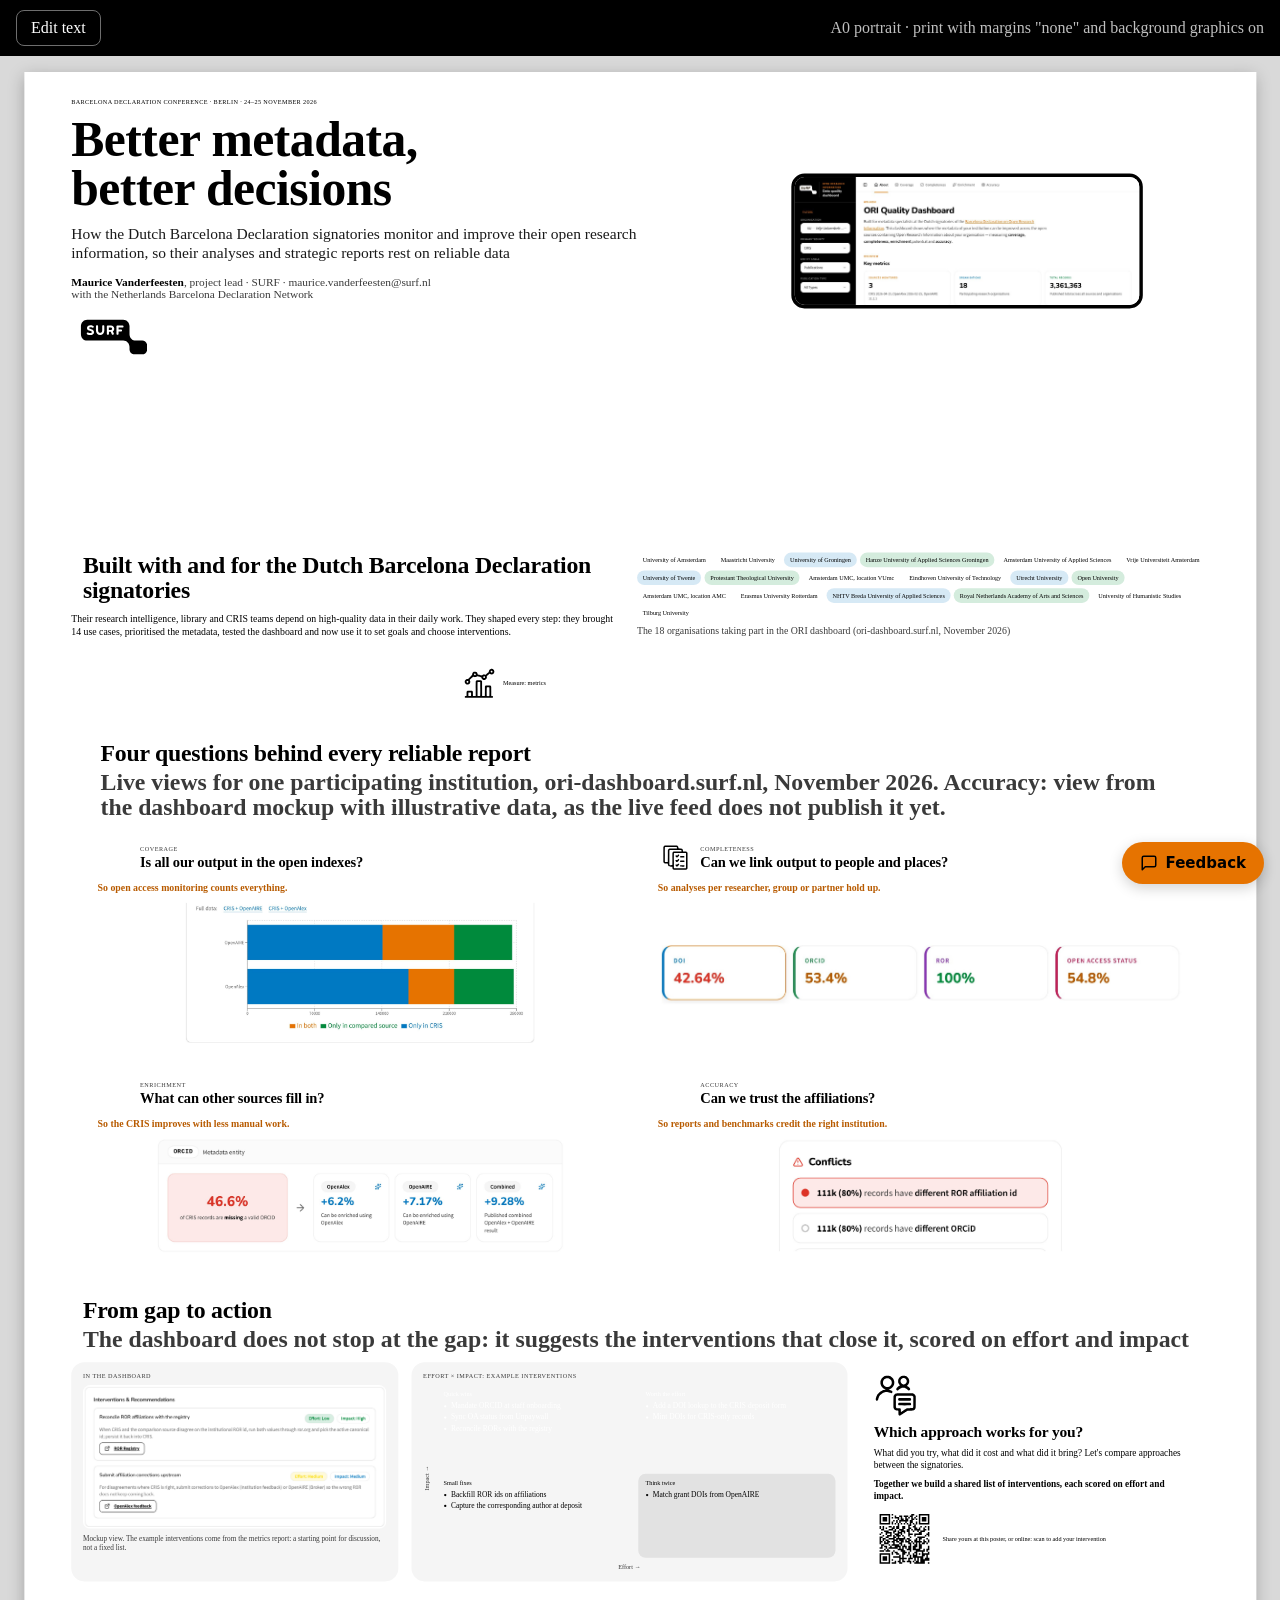
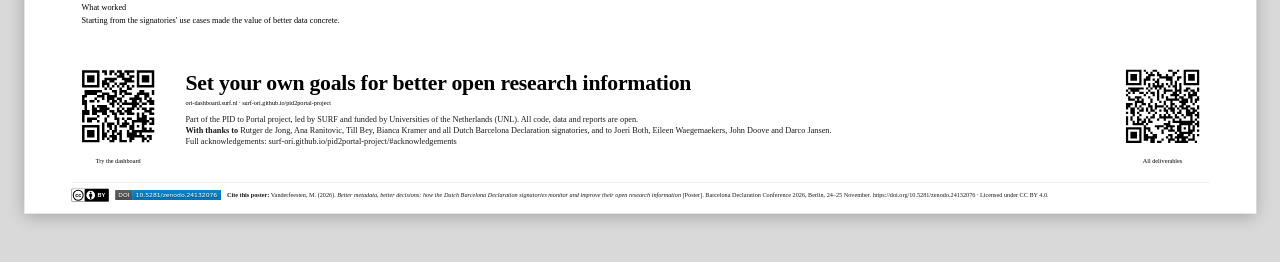
==== commit 0fe378e8: "Poster: more room and larger pictures in "Four questions" The four dashboard pictures had shrunk to " ====
--- a/poster/index.html
+++ b/poster/index.html
@@ -66,7 +66,7 @@
   .bar-title small { display: block; font: 600 20pt/1.3 var(--font-body); color: #3a3a3a; margin-top: 3mm; letter-spacing: 0; }
 
   /* ---------- 1. cover: title + composition of rounded blocks ---------- */
-  .cover { position: relative; padding: 22mm var(--pad) 14mm; display: grid; grid-template-columns: 1fr 330mm; gap: 12mm; align-items: center; }
+  .cover { position: relative; padding: 18mm var(--pad) 10mm; display: grid; grid-template-columns: 1fr 330mm; gap: 12mm; align-items: center; }
   .eyebrow { font: 700 22pt/1.2 var(--font-body); letter-spacing: .06em; text-transform: uppercase; color: var(--orange); margin-bottom: 7mm; }
   .cover h1 { font-size: 96pt; font-weight: 900; line-height: .98; }
   .cover h1 .accent { color: var(--orange); }
@@ -74,14 +74,14 @@
   .authors { font-size: 22pt; margin-top: 9mm; color: #3a3a3a; }
   .authors strong { color: #000; }
   .cover .logo { width: 52mm; margin-top: 6mm; display: block; }
-  .collage { position: relative; height: 140mm; }
+  .collage { position: relative; height: 115mm; }
   .collage > * { position: absolute; border-radius: 9mm; }
   .collage .b-orange { left: 0; top: 4mm; width: 110mm; height: 70mm; background: var(--orange); }
   .collage .b-yellow { right: 8mm; top: 0; width: 90mm; height: 45mm; background: var(--yellow); }
   .collage .b-green  { left: 22mm; bottom: 0; width: 100mm; height: 30mm; background: var(--green); }
   .collage .b-peach  { right: 0; bottom: 0; width: 60mm; height: 70mm; background: var(--peach); }
   .collage .b-blue   { right: 40mm; bottom: 5mm; width: 50mm; height: 40mm; border: 2mm solid var(--blue); background: transparent; }
-  .collage .shot { left: 34mm; top: 18mm; width: 250mm; height: 112mm; overflow: hidden; border: 2.5mm solid #000; background: #fff; }
+  .collage .shot { left: 34mm; top: 14mm; width: 240mm; height: 92mm; overflow: hidden; border: 2.5mm solid #000; background: #fff; }
   .collage .shot img { width: 100%; height: 100%; object-fit: cover; object-position: top left; display: block; }
 
   /* ---------- 2. ambition (template: purple ambition slide) ---------- */
@@ -98,12 +98,12 @@
   .chain i { font: 900 30pt/1 var(--font-display); font-style: normal; color: var(--yellow); }
   .signatories { padding: 12mm var(--pad) 0; display: grid; grid-template-columns: 1fr 1.05fr; gap: 8mm var(--gap); align-items: start; }
   .sig-strip { grid-column: 1 / -1; }
-  .strip .arrow { height: 30mm; font-size: 24pt; }
+  .strip .arrow { height: 24mm; font-size: 22pt; }
   .strip .arrow img { width: 18mm; height: 18mm; }
-  .signatories p { font-size: 21pt; line-height: 1.38; }
+  .signatories p { font-size: 19pt; line-height: 1.35; }
   .signatories .bar-title { margin-bottom: 6mm; }
-  .members { list-style: none; margin: 0 0 3mm; padding: 0; display: flex; flex-wrap: wrap; gap: 3mm; }
-  .members li { font: 700 16pt/1 var(--font-body); padding: 3.5mm 5mm; border-radius: 99mm; background: var(--peach); }
+  .members { list-style: none; margin: 0 0 2mm; padding: 0; display: flex; flex-wrap: wrap; gap: 2.2mm; }
+  .members li { font: 700 14pt/1 var(--font-body); padding: 2.6mm 4mm; border-radius: 99mm; background: var(--peach); }
   .members li:nth-child(4n+2) { background: var(--yellow); }
   .members li:nth-child(4n+3) { background: #d6e9f5; }
   .members li:nth-child(4n+4) { background: #d4ecdd; }
@@ -132,11 +132,11 @@
 
   /* ---------- 4. four questions on a peach panel ---------- */
   .dims { margin: 10mm var(--pad) 0; padding: 10mm 12mm 12mm; background: var(--peach); border-radius: 12mm; flex: 1 1 auto; display: flex; flex-direction: column; min-height: 0; }
-  .dim-grid { display: grid; grid-template-columns: 1fr 1fr; grid-template-rows: 1.25fr 1fr; gap: 9mm 12mm; flex: 1 1 0; min-height: 0; }
-  .dim { display: flex; flex-direction: column; min-height: 0; background: #fff; border-radius: 9mm; padding: 6mm 7mm 7mm; }
+  .dim-grid { display: grid; grid-template-columns: 1fr 1fr; grid-template-rows: 1.15fr 1fr; gap: 9mm 12mm; flex: 1 1 0; min-height: 0; }
+  .dim { display: flex; flex-direction: column; min-height: 0; background: #fff; border-radius: 9mm; padding: 5mm 6mm 5mm; }
   .dim-head { display: flex; gap: 5mm; align-items: center; }
-  .chip { flex: none; width: 30mm; height: 30mm; border-radius: 6mm; display: grid; place-items: center; }
-  .chip img { width: 22mm; height: 22mm; filter: invert(1); }
+  .chip { flex: none; width: 24mm; height: 24mm; border-radius: 6mm; display: grid; place-items: center; }
+  .chip img { width: 18mm; height: 18mm; filter: invert(1); }
   .dim:nth-child(1) .chip { background: var(--orange); }
   .dim:nth-child(2) .chip { background: var(--yellow); } .dim:nth-child(2) .chip img { filter: none; }
   .dim:nth-child(3) .chip { background: var(--blue); }
@@ -150,7 +150,7 @@
   /* ---------- 5. from gap to action ---------- */
   .action { padding: 12mm var(--pad) 0; }
   .action .bar-title { margin-bottom: 7mm; }
-  .action-grid { display: grid; grid-template-columns: 0.95fr 1fr 0.8fr; gap: 9mm; align-items: stretch; }
+  .action-grid { display: grid; grid-template-columns: 0.75fr 1fr 0.8fr; gap: 9mm; align-items: stretch; }
   .act-card { background: #f5f5f5; border-radius: 9mm; padding: 7mm 8mm; display: flex; flex-direction: column; }
   .kicker { font: 700 16pt/1 var(--font-body); text-transform: uppercase; letter-spacing: .08em; color: #3a3a3a; margin-bottom: 4mm; }
   .act-shot { margin: 0; background: #fff; border-radius: 5mm; overflow: hidden; }
@@ -199,7 +199,7 @@
 
   /* ---------- 7. closing panel (template: "Thank you" on yellow) ---------- */
   .foot { margin-top: 10mm; background: var(--yellow); padding: 8mm var(--pad); display: grid; grid-template-columns: auto 1fr auto; gap: 14mm; align-items: center; }
-  .qr { width: 78mm; text-align: center; }
+  .qr { width: 64mm; text-align: center; }
   .qr img { display: block; width: 100%; background: #fff; border-radius: 6mm; padding: 4mm; }
   .qr span { display: block; font: 800 18pt/1.2 var(--font-display); margin-top: 3mm; }
   .foot h2 { font-size: 42pt; line-height: 1.05; }
@@ -302,7 +302,7 @@
       <div class="dim">
         <div class="dim-head"><span class="chip"><img src="../assets/icons/research-17.svg" alt=""></span><div><span class="kicker">Completeness</span><h3>Can we link output to people and places?</h3></div></div>
         <p><b class="why">So analyses per researcher, group or partner hold up.</b></p>
-        <figure class="shot-frame"><img src="../assets/img/dashboard/live-completeness.jpg" alt="Completeness tab: share of records per metadata field"></figure>
+        <figure class="shot-frame"><img src="../assets/img/dashboard/live-completeness-row.jpg" alt="Completeness tab: share of records per metadata field"></figure>
       </div>
       <div class="dim">
         <div class="dim-head"><span class="chip"><img src="../assets/icons/data-02.svg" alt=""></span><div><span class="kicker">Enrichment</span><h3>What can other sources fill in?</h3></div></div>
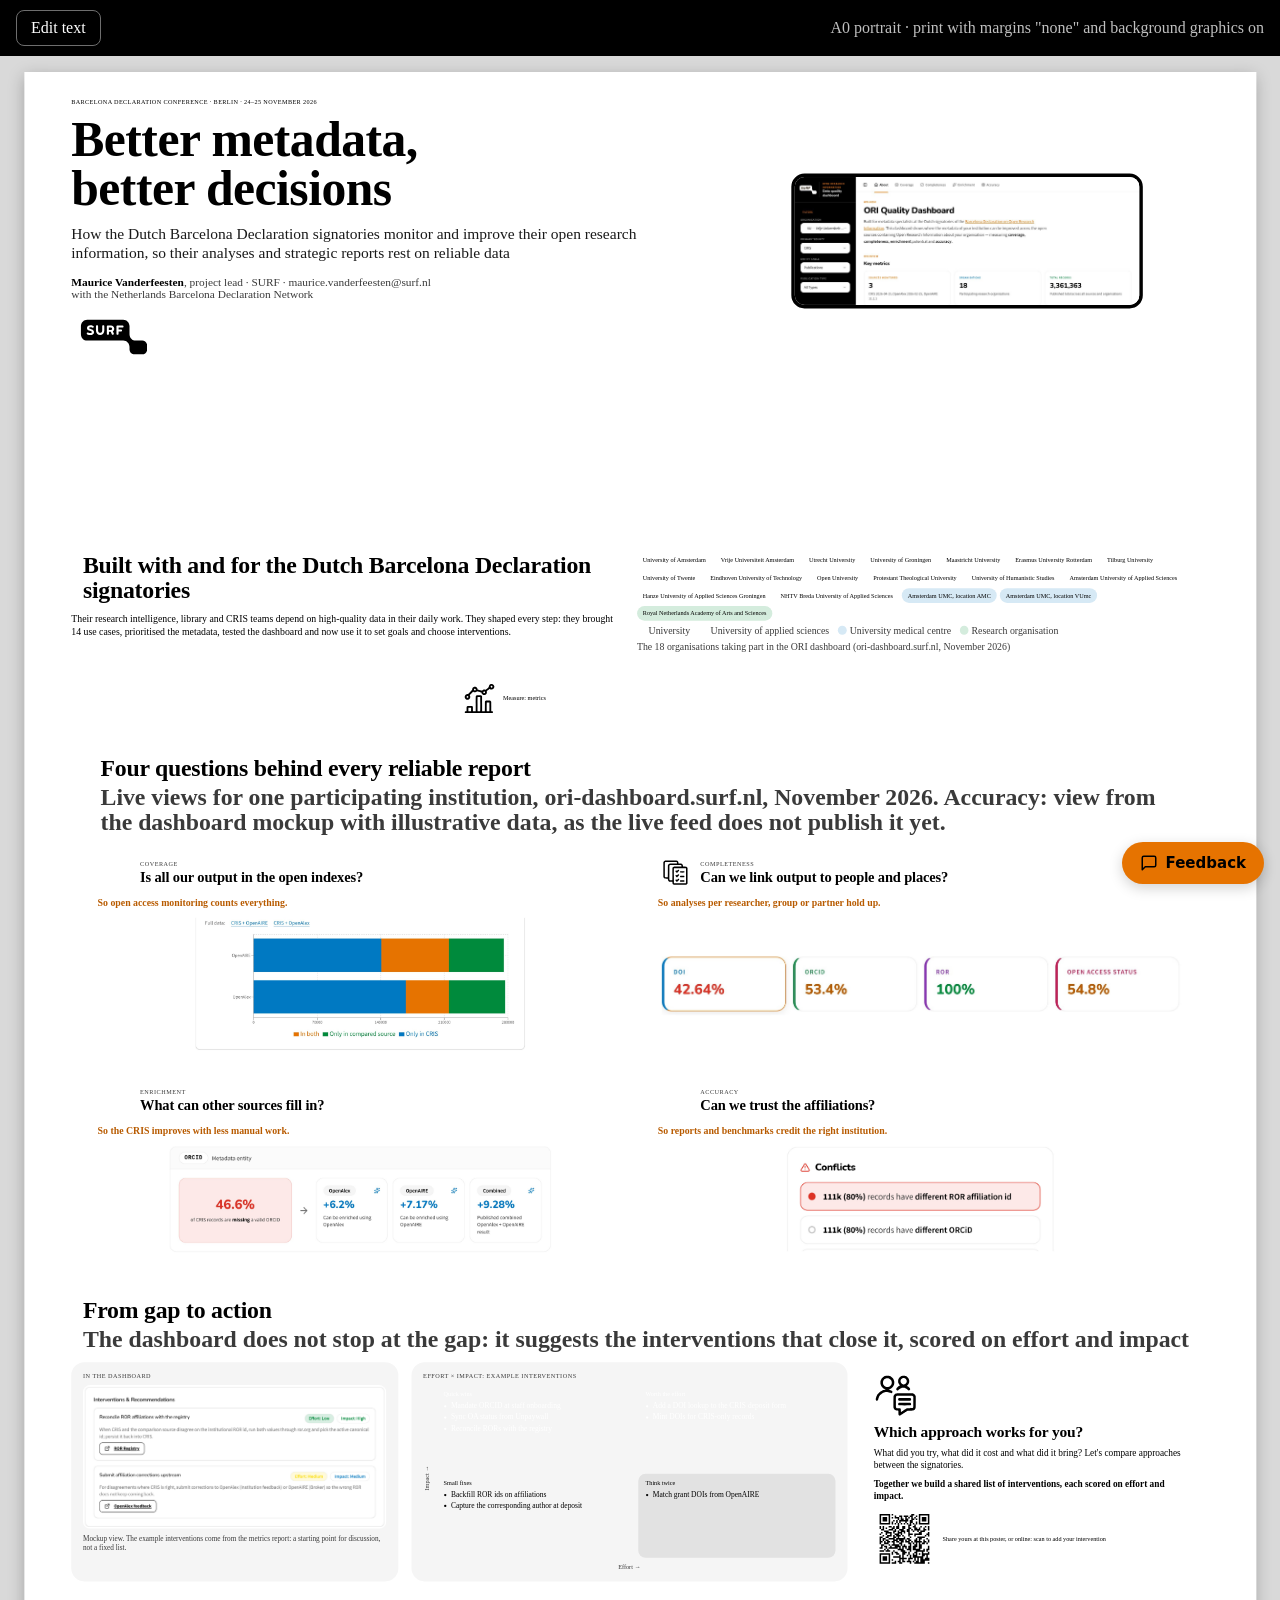
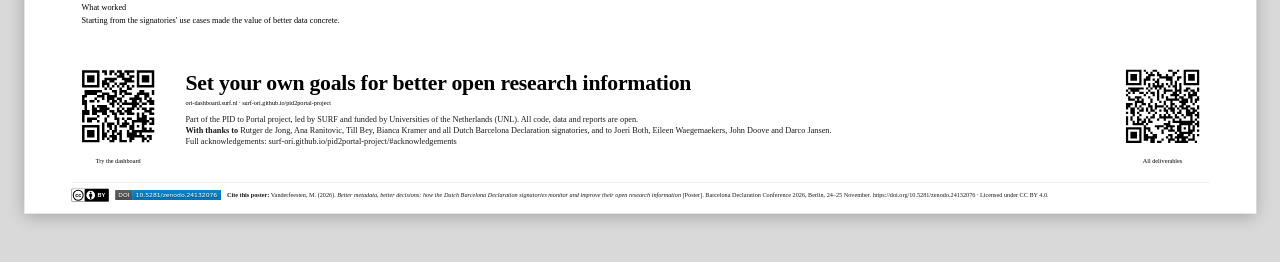
==== commit 2e50afae: "Poster: colour of the organisation labels shows the type of institution, with a legend Co-Authored-B" ====
--- a/poster/index.html
+++ b/poster/index.html
@@ -104,9 +104,13 @@
   .signatories .bar-title { margin-bottom: 6mm; }
   .members { list-style: none; margin: 0 0 2mm; padding: 0; display: flex; flex-wrap: wrap; gap: 2.2mm; }
   .members li { font: 700 14pt/1 var(--font-body); padding: 2.6mm 4mm; border-radius: 99mm; background: var(--peach); }
-  .members li:nth-child(4n+2) { background: var(--yellow); }
-  .members li:nth-child(4n+3) { background: #d6e9f5; }
-  .members li:nth-child(4n+4) { background: #d4ecdd; }
+  .members .m-uni, .legend .m-uni::before { background: var(--peach); }
+  .members .m-hbo, .legend .m-hbo::before { background: var(--yellow); }
+  .members .m-umc, .legend .m-umc::before { background: #d6e9f5; }
+  .members .m-oth, .legend .m-oth::before { background: #d4ecdd; }
+  .legend { display: flex; flex-wrap: wrap; gap: 6mm; margin: 0 0 2mm; font-size: 14pt; color: #3a3a3a; }
+  .legend span { display: inline-flex; align-items: center; gap: 2mm; }
+  .legend span::before { content: ""; width: 6mm; height: 6mm; border-radius: 99mm; }
   .note { font-size: 14pt; color: #3a3a3a; }
   .why { display: block; color: #b85b00; font-size: 19pt; }
 
@@ -259,25 +263,26 @@
     </div>
     <div>
       <ul class="members">
-        <li>University of Amsterdam</li>
-        <li>Maastricht University</li>
-        <li>University of Groningen</li>
-        <li>Hanze University of Applied Sciences Groningen</li>
-        <li>Amsterdam University of Applied Sciences</li>
-        <li>Vrije Universiteit Amsterdam</li>
-        <li>University of Twente</li>
-        <li>Protestant Theological University</li>
-        <li>Amsterdam UMC, location VUmc</li>
-        <li>Eindhoven University of Technology</li>
-        <li>Utrecht University</li>
-        <li>Open University</li>
-        <li>Amsterdam UMC, location AMC</li>
-        <li>Erasmus University Rotterdam</li>
-        <li>NHTV Breda University of Applied Sciences</li>
-        <li>Royal Netherlands Academy of Arts and Sciences</li>
-        <li>University of Humanistic Studies</li>
-        <li>Tilburg University</li>
+        <li class="m-uni">University of Amsterdam</li>
+        <li class="m-uni">Vrije Universiteit Amsterdam</li>
+        <li class="m-uni">Utrecht University</li>
+        <li class="m-uni">University of Groningen</li>
+        <li class="m-uni">Maastricht University</li>
+        <li class="m-uni">Erasmus University Rotterdam</li>
+        <li class="m-uni">Tilburg University</li>
+        <li class="m-uni">University of Twente</li>
+        <li class="m-uni">Eindhoven University of Technology</li>
+        <li class="m-uni">Open University</li>
+        <li class="m-uni">Protestant Theological University</li>
+        <li class="m-uni">University of Humanistic Studies</li>
+        <li class="m-hbo">Amsterdam University of Applied Sciences</li>
+        <li class="m-hbo">Hanze University of Applied Sciences Groningen</li>
+        <li class="m-hbo">NHTV Breda University of Applied Sciences</li>
+        <li class="m-umc">Amsterdam UMC, location AMC</li>
+        <li class="m-umc">Amsterdam UMC, location VUmc</li>
+        <li class="m-oth">Royal Netherlands Academy of Arts and Sciences</li>
       </ul>
+      <p class="legend"><span class="m-uni">University</span><span class="m-hbo">University of applied sciences</span><span class="m-umc">University medical centre</span><span class="m-oth">Research organisation</span></p>
       <p class="note">The 18 organisations taking part in the ORI dashboard (ori-dashboard.surf.nl, November 2026)</p>
     </div>
     <div class="sig-strip">
